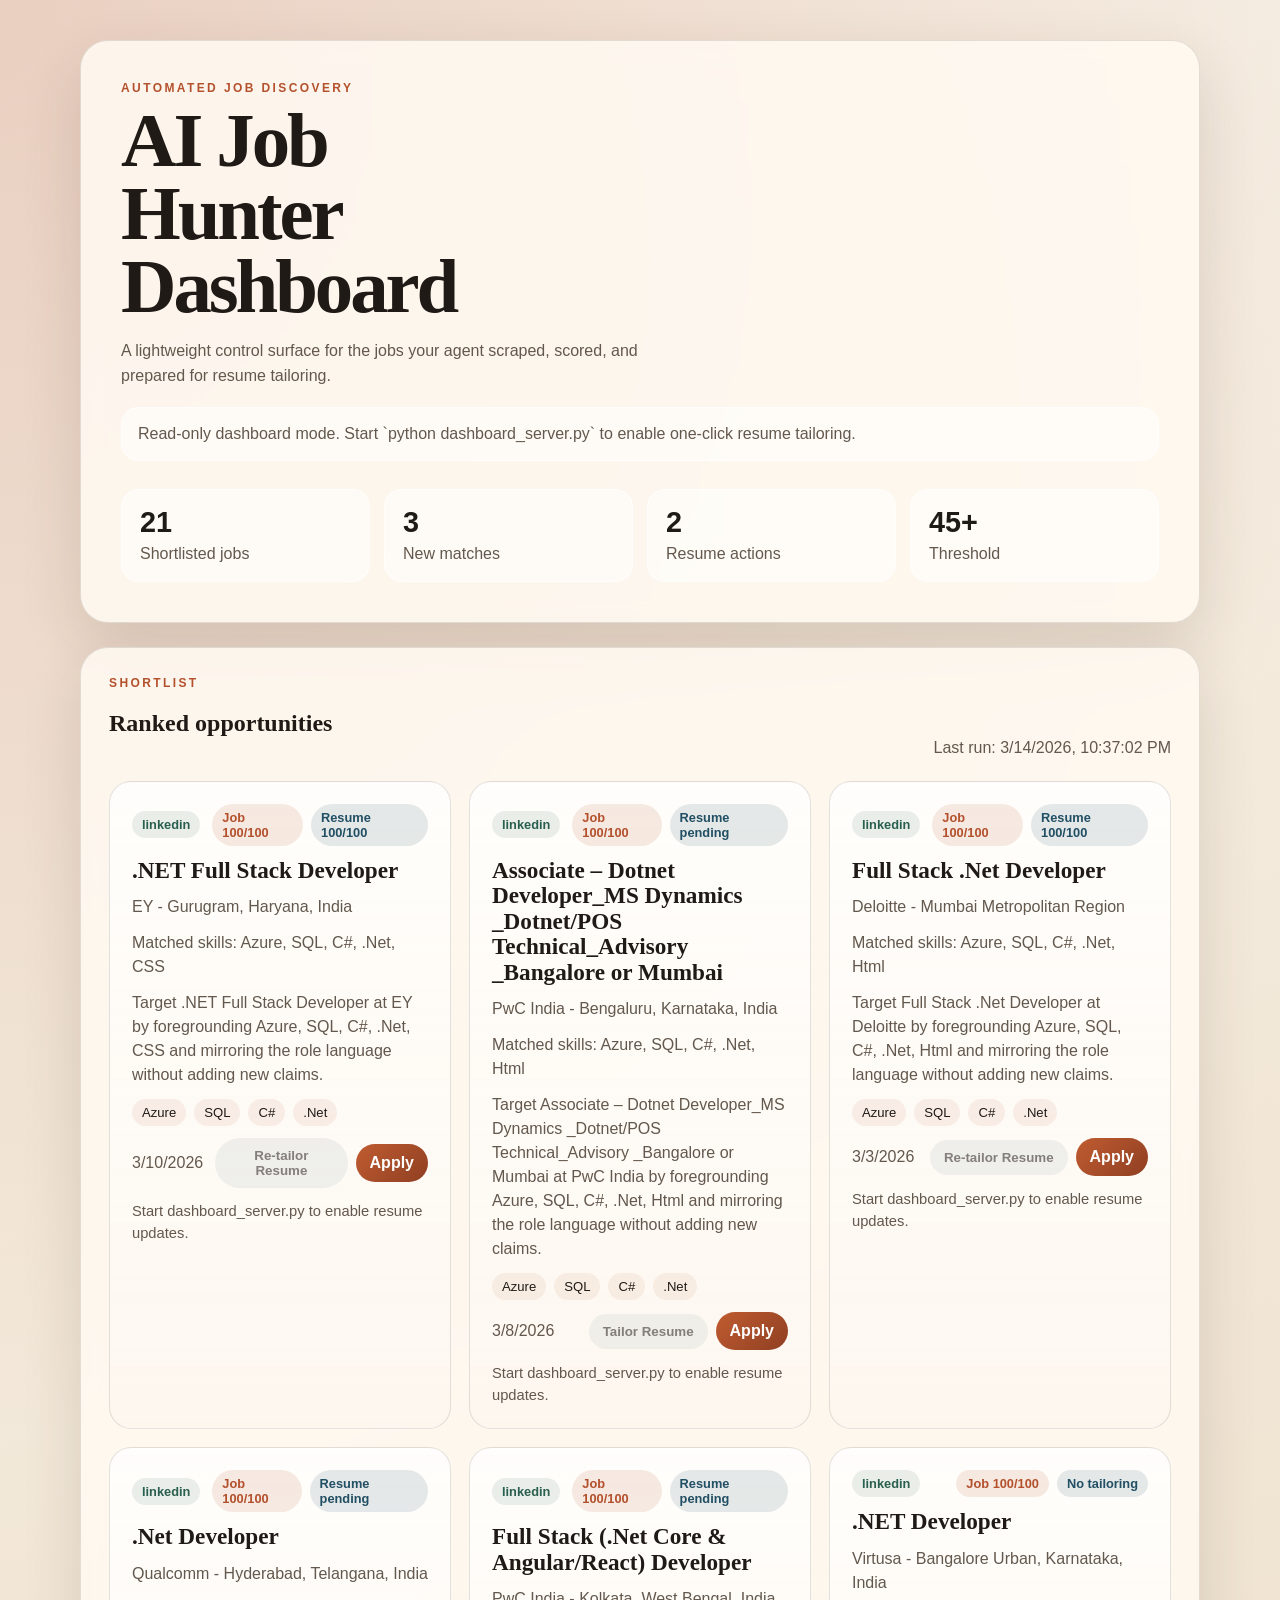
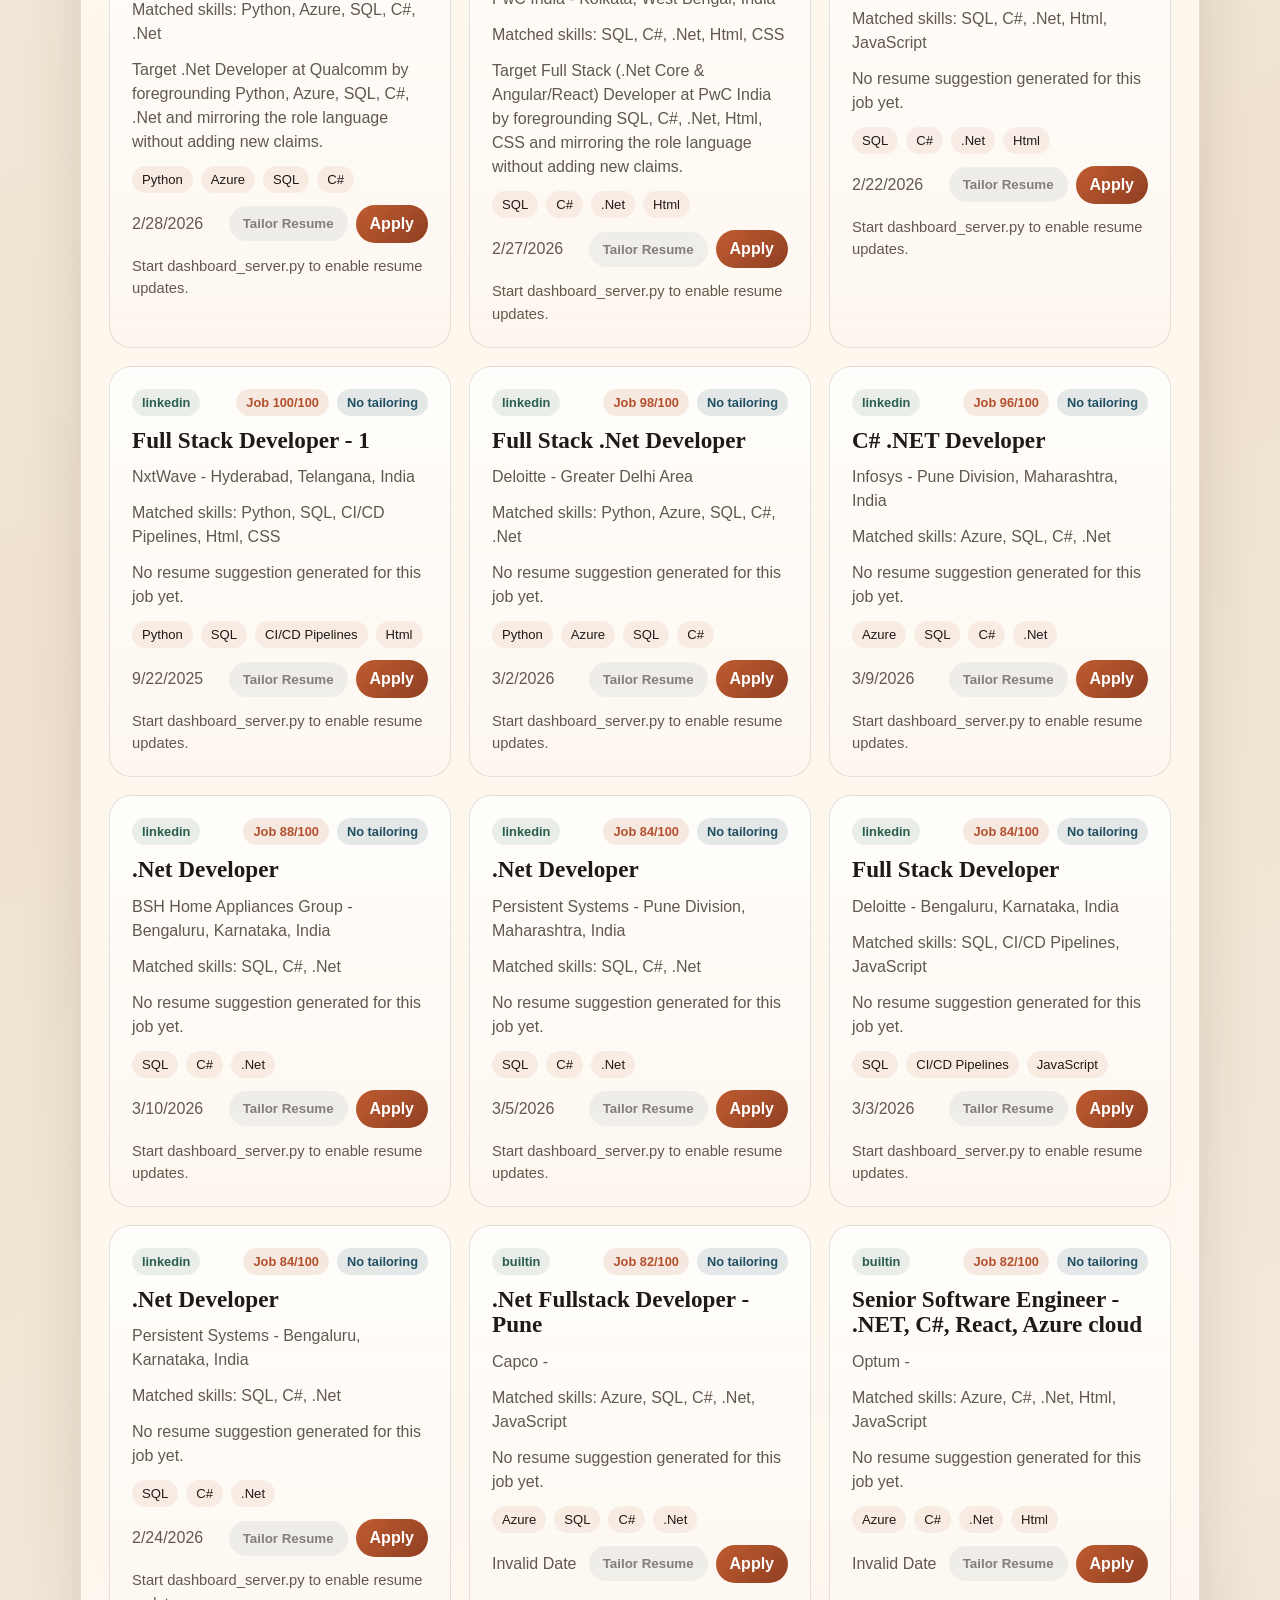
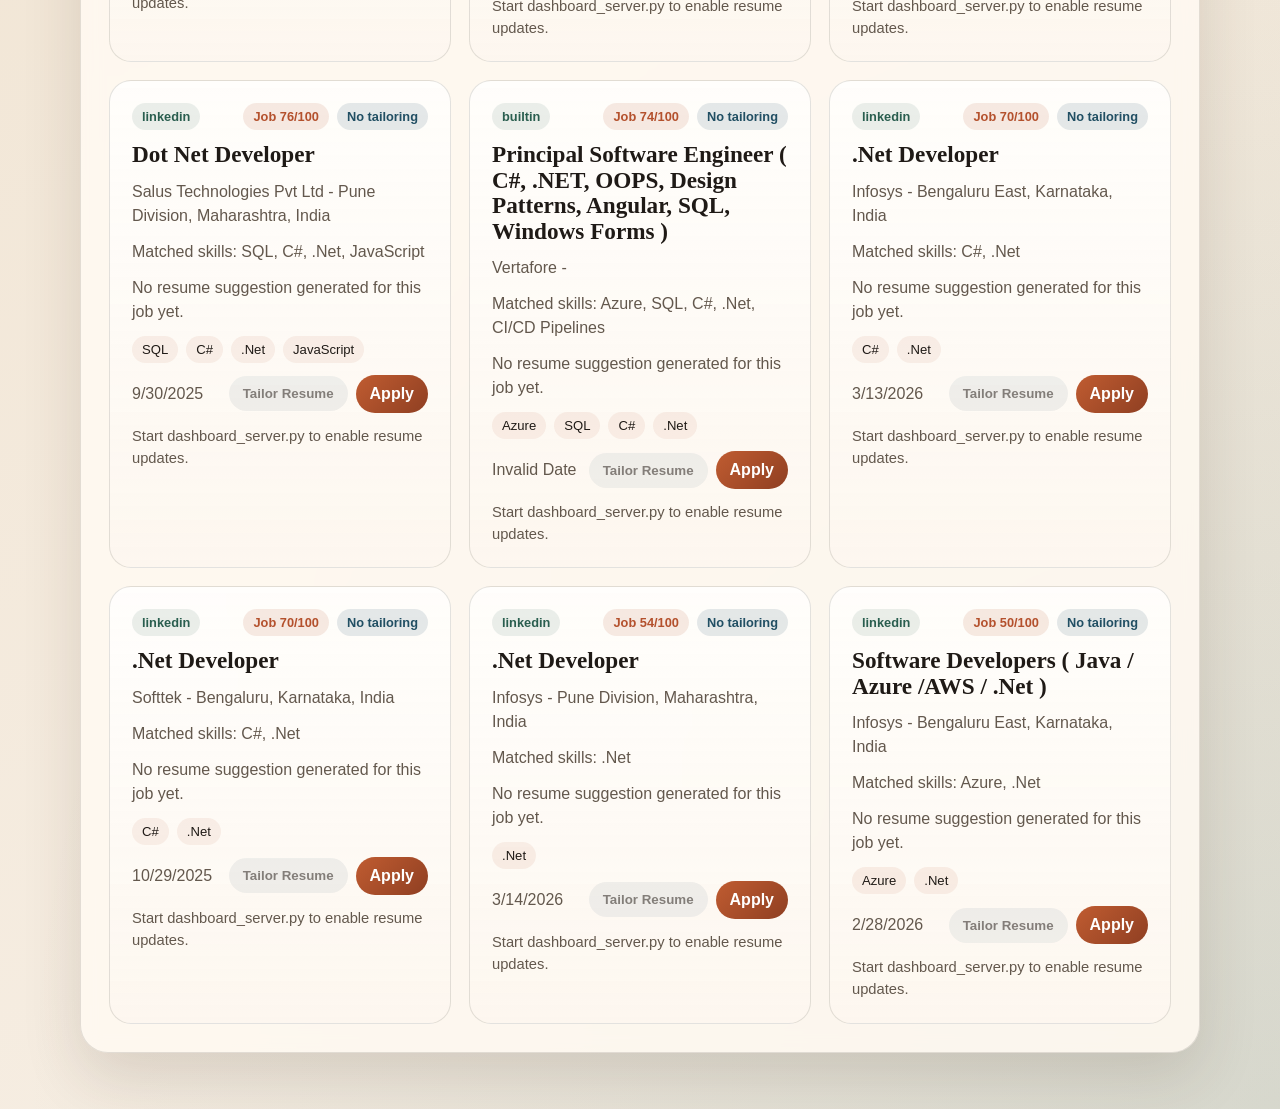
==== dashboard/index.html @ 2f30a80b "initial commit" ====
<!DOCTYPE html>
<html lang="en">
<head>
  <meta charset="UTF-8">
  <meta name="viewport" content="width=device-width, initial-scale=1.0">
  <title>AI Job Hunter Dashboard</title>
  <link rel="stylesheet" href="styles.css">
</head>
<body>
  <div class="page-shell">
    <header class="hero">
      <p class="eyebrow">AUTOMATED JOB DISCOVERY</p>
      <h1>AI Job Hunter Dashboard</h1>
      <p class="hero-copy">
        A lightweight control surface for the jobs your agent scraped, scored, and prepared for resume tailoring.
      </p>
      <div class="dashboard-status" id="dashboard-status"></div>
      <div class="hero-stats" id="stats"></div>
    </header>

    <main>
      <section class="panel">
        <div class="section-head">
          <div>
            <p class="eyebrow">SHORTLIST</p>
            <h2>Ranked opportunities</h2>
          </div>
          <p class="muted" id="generated-at">Waiting for the first agent run.</p>
        </div>
        <div class="job-grid" id="job-grid"></div>
      </section>
    </main>
  </div>

  <template id="job-card-template">
    <article class="job-card">
      <div class="job-card-top">
        <span class="source-badge"></span>
        <div class="pill-row">
          <span class="score-pill"></span>
          <span class="resume-pill"></span>
        </div>
      </div>
      <h3 class="job-title"></h3>
      <p class="company-line"></p>
      <p class="reason-line"></p>
      <p class="tailor-line"></p>
      <div class="tag-list"></div>
      <div class="card-footer">
        <span class="location"></span>
        <div class="action-cluster">
          <button class="resume-button" type="button">Tailor Resume</button>
          <a class="apply-link" target="_blank" rel="noreferrer">Apply</a>
        </div>
      </div>
      <p class="resume-status"></p>
    </article>
  </template>

  <script src="app.js"></script>
</body>
</html>
---- dashboard/styles.css ----
:root {
  --bg: #f4efe4;
  --panel: rgba(255, 250, 242, 0.88);
  --ink: #1f1a16;
  --muted: #63584d;
  --accent: #b4512d;
  --accent-soft: #f2c6a2;
  --border: rgba(31, 26, 22, 0.12);
  --shadow: 0 24px 60px rgba(65, 42, 25, 0.14);
}

* {
  box-sizing: border-box;
}

body {
  margin: 0;
  min-height: 100vh;
  color: var(--ink);
  font-family: "Trebuchet MS", "Segoe UI", sans-serif;
  background:
    radial-gradient(circle at top left, rgba(180, 81, 45, 0.22), transparent 32%),
    radial-gradient(circle at bottom right, rgba(85, 121, 108, 0.20), transparent 28%),
    linear-gradient(160deg, #f8f3ea 0%, #efe2cf 48%, #f7efe5 100%);
}

.page-shell {
  width: min(1120px, calc(100% - 32px));
  margin: 0 auto;
  padding: 40px 0 56px;
}

.hero,
.panel {
  background: var(--panel);
  backdrop-filter: blur(10px);
  border: 1px solid var(--border);
  border-radius: 28px;
  box-shadow: var(--shadow);
}

.hero {
  padding: 40px;
  margin-bottom: 24px;
}

.hero h1,
.section-head h2,
.job-title {
  font-family: "Palatino Linotype", Georgia, serif;
}

.hero h1 {
  margin: 10px 0 14px;
  font-size: clamp(2.4rem, 7vw, 4.8rem);
  line-height: 0.95;
  letter-spacing: -0.04em;
  max-width: 9ch;
}

.hero-copy {
  margin: 0;
  max-width: 64ch;
  color: var(--muted);
  line-height: 1.6;
}

.dashboard-status {
  margin-top: 18px;
  padding: 14px 16px;
  border-radius: 18px;
  background: rgba(255, 255, 255, 0.52);
  border: 1px solid rgba(255, 255, 255, 0.6);
  color: var(--muted);
  line-height: 1.5;
}

.eyebrow {
  margin: 0;
  color: var(--accent);
  letter-spacing: 0.2em;
  font-size: 0.75rem;
  font-weight: 700;
}

.hero-stats {
  display: grid;
  grid-template-columns: repeat(auto-fit, minmax(160px, 1fr));
  gap: 14px;
  margin-top: 28px;
}

.stat-card {
  padding: 18px;
  background: rgba(255, 255, 255, 0.52);
  border: 1px solid rgba(255, 255, 255, 0.6);
  border-radius: 18px;
}

.stat-card strong {
  display: block;
  font-size: 1.8rem;
  line-height: 1;
}

.stat-card span {
  display: block;
  margin-top: 8px;
  color: var(--muted);
}

.panel {
  padding: 28px;
}

.section-head {
  display: flex;
  align-items: end;
  justify-content: space-between;
  gap: 16px;
  margin-bottom: 24px;
}

.muted {
  margin: 0;
  color: var(--muted);
}

.job-grid {
  display: grid;
  grid-template-columns: repeat(auto-fit, minmax(280px, 1fr));
  gap: 18px;
}

.job-card {
  display: flex;
  flex-direction: column;
  gap: 12px;
  padding: 22px;
  border-radius: 22px;
  border: 1px solid var(--border);
  background:
    linear-gradient(180deg, rgba(255, 255, 255, 0.78), rgba(253, 247, 239, 0.92));
  transform: translateY(18px);
  opacity: 0;
  animation: rise 520ms ease forwards;
}

.job-card-top,
.card-footer {
  display: flex;
  align-items: center;
  justify-content: space-between;
  gap: 12px;
}

.pill-row,
.action-cluster {
  display: flex;
  align-items: center;
  gap: 8px;
}

.source-badge,
.score-pill,
.resume-pill,
.apply-link,
.tag,
.resume-button {
  border-radius: 999px;
}

.source-badge,
.score-pill,
.resume-pill {
  padding: 6px 10px;
  font-size: 0.8rem;
  font-weight: 700;
}

.source-badge {
  background: rgba(85, 121, 108, 0.12);
  color: #2a5e4f;
}

.score-pill {
  background: rgba(180, 81, 45, 0.12);
  color: var(--accent);
}

.resume-pill {
  background: rgba(33, 79, 99, 0.12);
  color: #214f63;
}

.job-title {
  margin: 0;
  font-size: 1.45rem;
  line-height: 1.1;
}

.company-line,
.reason-line,
.location,
.tailor-line,
.resume-status {
  margin: 0;
  color: var(--muted);
  line-height: 1.5;
}

.tag-list {
  display: flex;
  flex-wrap: wrap;
  gap: 8px;
}

.tag {
  padding: 6px 10px;
  background: rgba(180, 81, 45, 0.08);
  color: var(--ink);
  font-size: 0.82rem;
}

.apply-link {
  padding: 10px 14px;
  color: white;
  background: linear-gradient(135deg, #c05c31, #8f3f22);
  text-decoration: none;
  font-weight: 700;
}

.resume-button {
  border: 0;
  padding: 10px 14px;
  color: var(--ink);
  background: rgba(33, 79, 99, 0.12);
  font-weight: 700;
  cursor: pointer;
}

.resume-button:disabled {
  cursor: not-allowed;
  opacity: 0.55;
}

.resume-status {
  min-height: 24px;
  font-size: 0.92rem;
}

.empty-state {
  padding: 28px;
  border-radius: 18px;
  background: rgba(255, 255, 255, 0.58);
  color: var(--muted);
  border: 1px dashed var(--border);
}

@keyframes rise {
  to {
    transform: translateY(0);
    opacity: 1;
  }
}

@media (max-width: 720px) {
  .page-shell {
    width: min(100% - 20px, 1120px);
    padding-top: 20px;
  }

  .hero,
  .panel {
    padding: 22px;
    border-radius: 22px;
  }

  .section-head {
    flex-direction: column;
    align-items: start;
  }

  .card-footer {
    flex-direction: column;
    align-items: start;
  }

  .action-cluster {
    width: 100%;
    justify-content: space-between;
  }
}
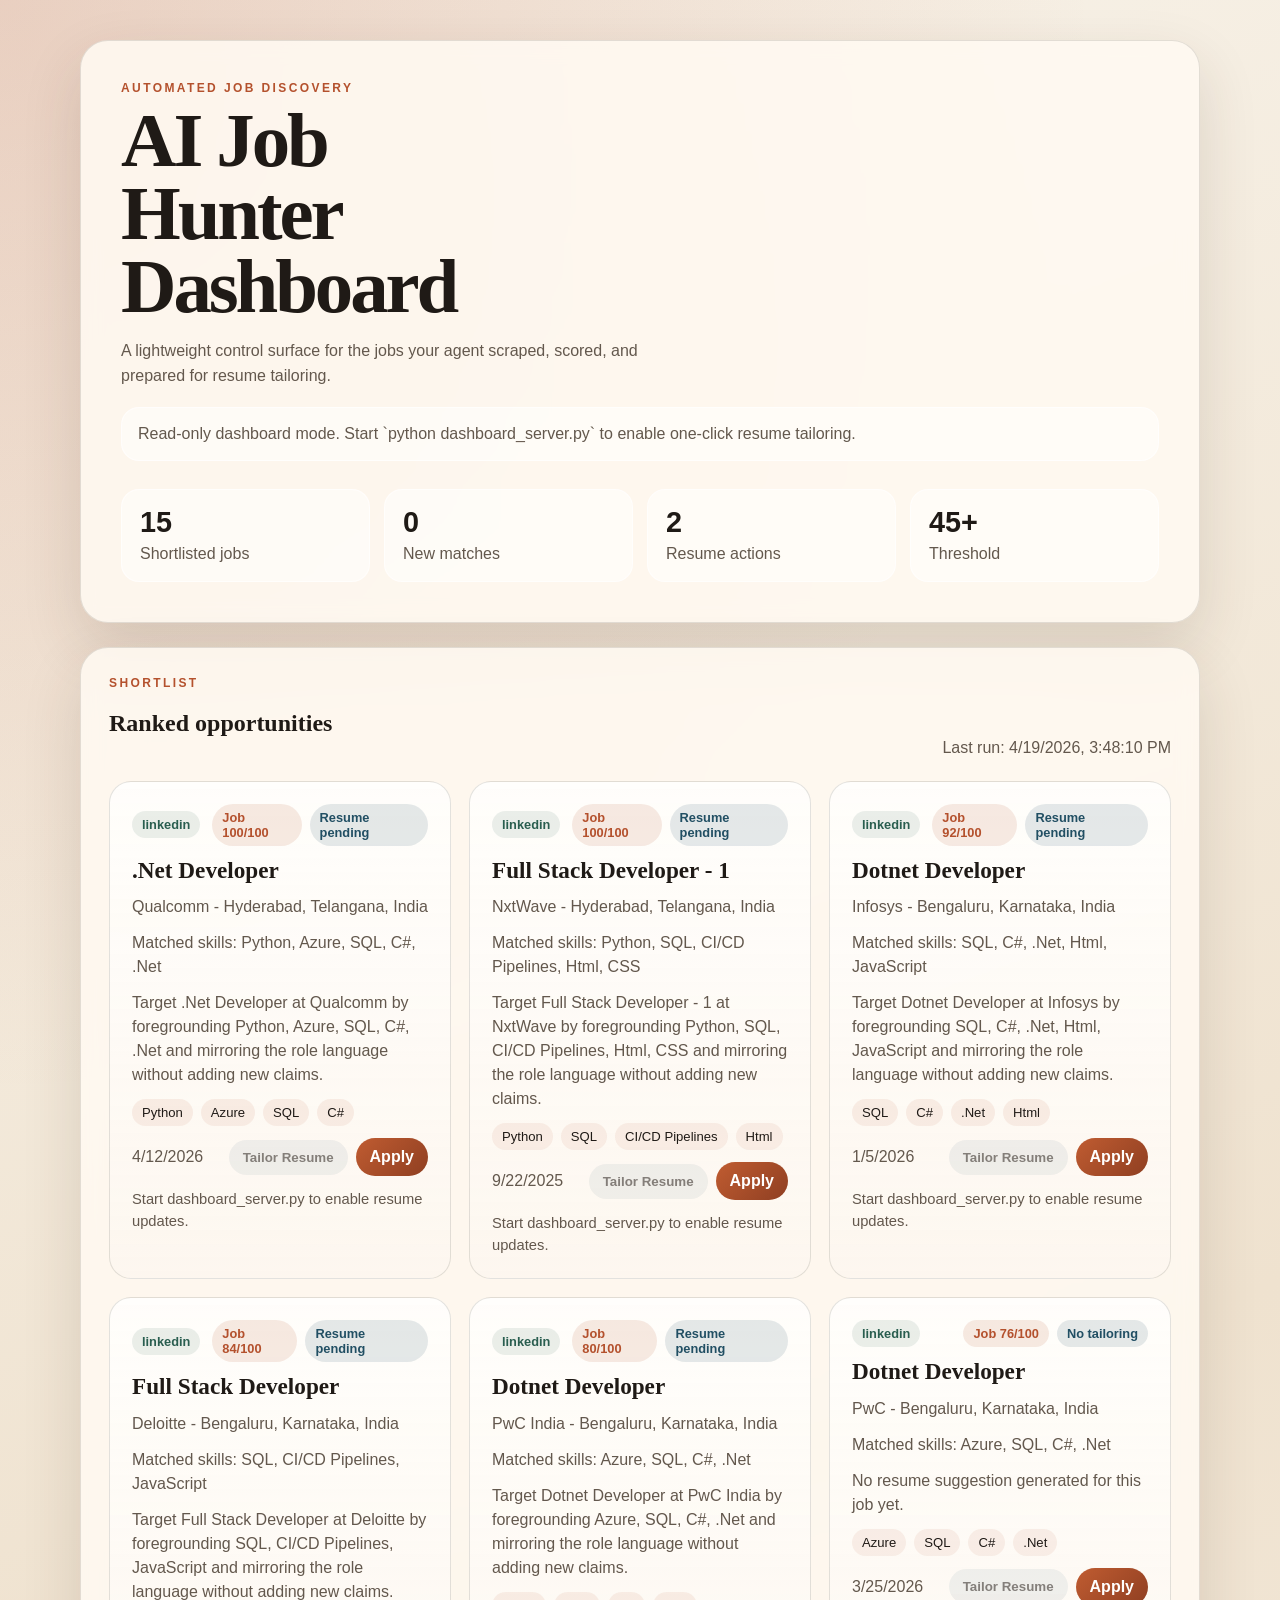
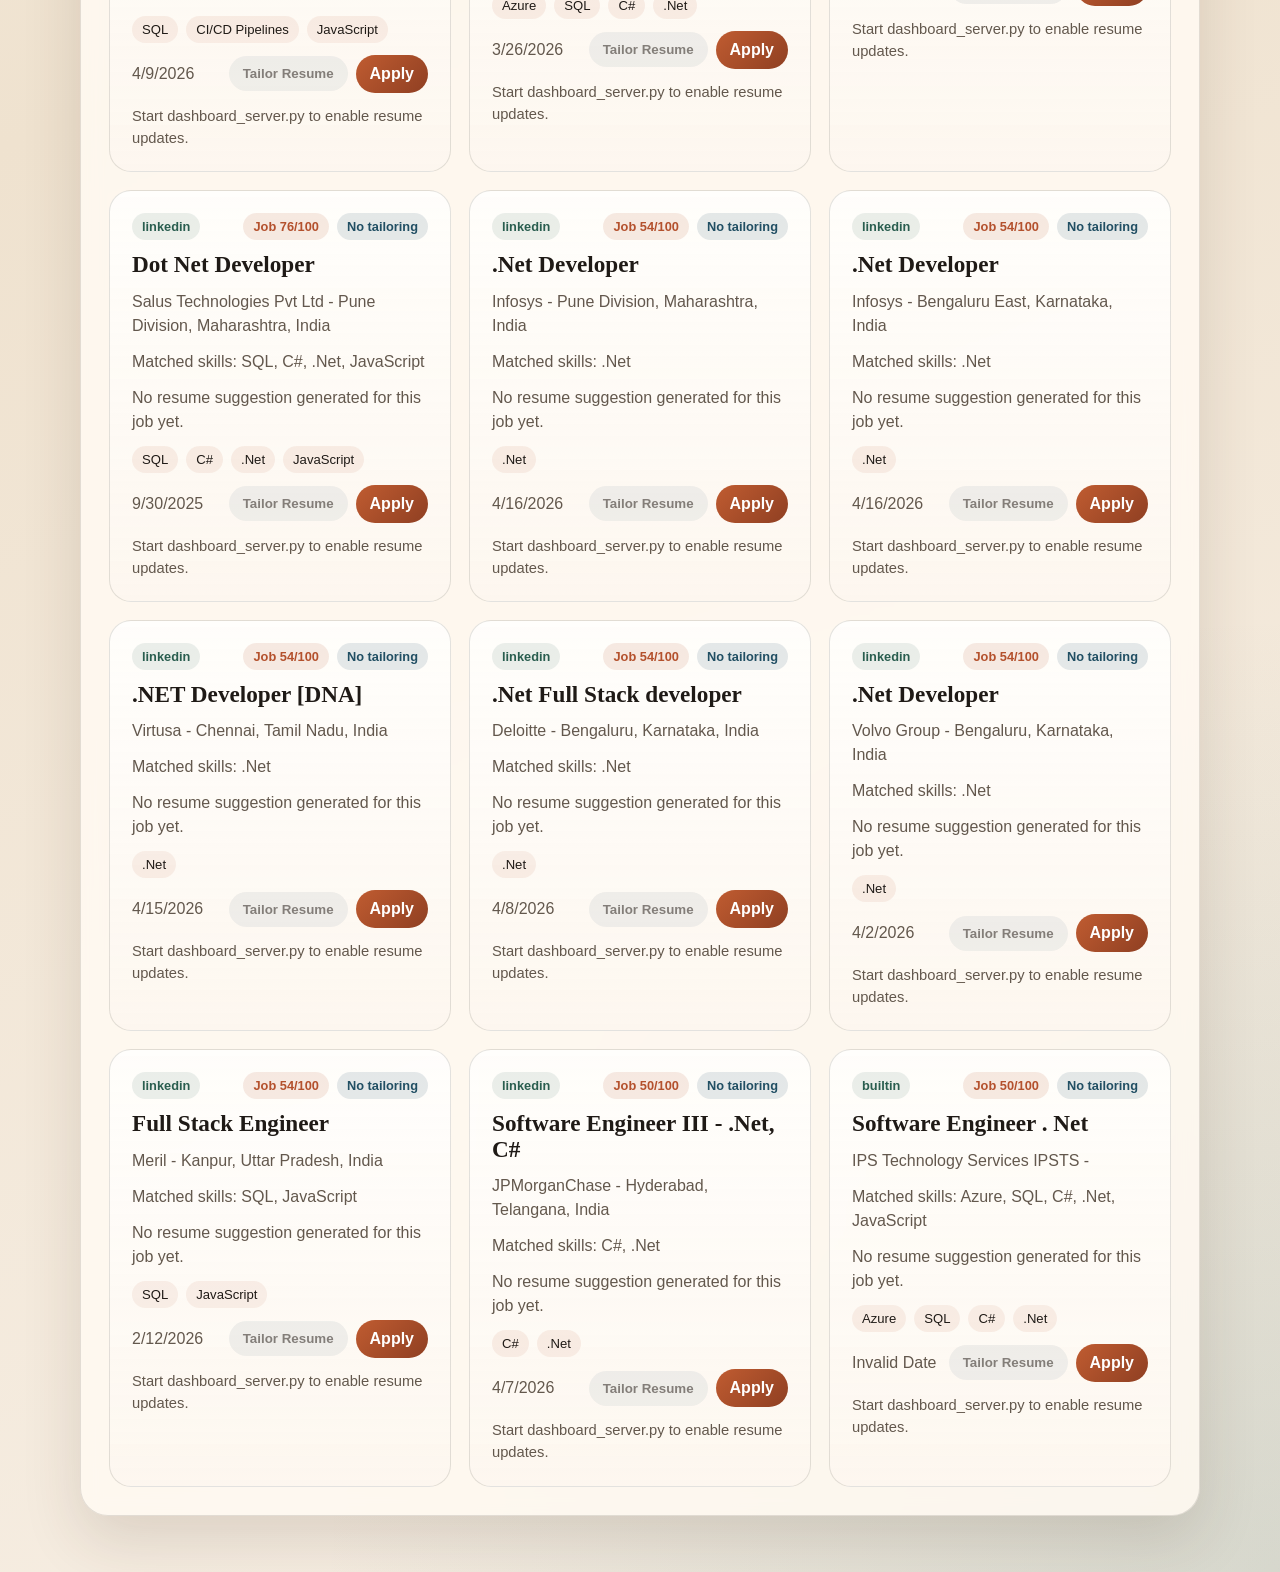
==== commit b519c204: "Add download functionality for resume in dashboard - Implemented a new button to download the resume" ====
--- a/dashboard/index.html
+++ b/dashboard/index.html
@@ -50,6 +50,7 @@
         <span class="location"></span>
         <div class="action-cluster">
           <button class="resume-button" type="button">Tailor Resume</button>
+          <button class="download-button" type="button">Download</button>
           <a class="apply-link" target="_blank" rel="noreferrer">Apply</a>
         </div>
       </div>
--- a/dashboard/styles.css
+++ b/dashboard/styles.css
@@ -166,7 +166,8 @@
 .resume-pill,
 .apply-link,
 .tag,
-.resume-button {
+.resume-button,
+.download-button {
   border-radius: 999px;
 }
 
@@ -244,6 +245,15 @@
   opacity: 0.55;
 }
 
+.download-button {
+  border: 0;
+  padding: 10px 14px;
+  color: var(--ink);
+  background: rgba(85, 121, 108, 0.15);
+  font-weight: 700;
+  cursor: pointer;
+}
+
 .resume-status {
   min-height: 24px;
   font-size: 0.92rem;
